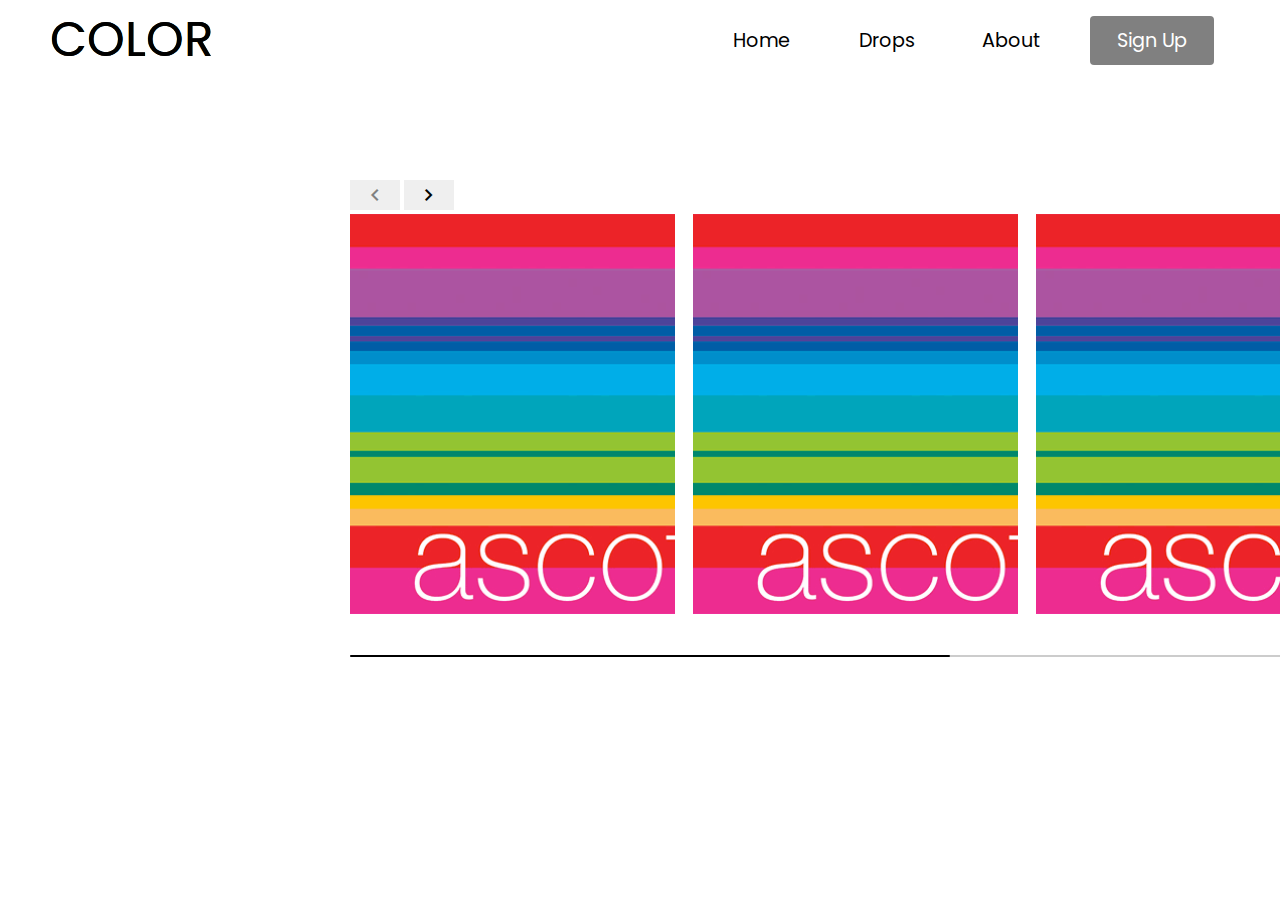
==== aapp/index.html @ 6119dc20 "hhhhhhh" ====
<!DOCTYPE <html>
<html lang="en">
<head>
    <meta charset="UTF-8">
    <meta name="viewport>"
    content="width=device-width, initial-scale=1.0">
    <title>Scroll Website</title>
    <link rel="stylesheet" href="styles.css">
    <link rel="stylesheet" href="https://fonts.googleapis.com/css2?family=Material+Symbols+Outlined:opsz,wght,FILL,GRAD@20..48,100..700,0..1,-50..200" />
</head>
<body>
    <!--Navbar-->
    <nav Class = "navbar">
        <div class="navbar_container">
            <a href="#home" id="navbar_logo">COLOR</a>
            <div class="navbar_toggle" id="mobile-menu">
            <span class="bar"></span>
            <span class="bar"></span>
            <span class="bar"></span>
        </div>
        <ul class="navbar_menu">
            <li class="navbar_item">
                <a href="#home" class="navbar_links" id="home-page">Home</a>
            </li>
            <li class="navbar_item">
                <a href="#drops" class="navbar_links" id="home-drops">Drops</a>
            </li>
            <li class="navbar_item">
                <a href="#about" class="navbar_links" id="about-page">About</a>
            </li>
            <li class="navbar_btn">
                <a href="#sign-up" class="button" id="signup">Sign Up</a>
            </li>
        </ul>
        </div>
    </nav>
    
    <div class="pic_container">
        <div class="slider-wrapper">
            <button id = "prev-slide" class="slide-button material-symbols-outlined">
                chevron_left
            </button>
            <button id = "next-slide" class="slide-button material-symbols-outlined">
                chevron_right
            </button>
            <div class="image-list">
                <img src="pics/ascot-logo.png" alt = "" class="image-item">
                <img src="pics/ascot-logo.png" alt = "" class="image-item">
                <img src="pics/ascot-logo.png" alt = "" class="image-item">
                <img src="pics/ascot-logo.png" alt = "" class="image-item">
                <img src="pics/ascot-logo.png" alt = "" class="image-item">
                <img src="pics/ascot-logo.png" alt = "" class="image-item">
            </div>
        </div>
        <div class="slider-scrollbar">
            <div class="scrollbar-track">
                <div class="scrollbar-thumb">
                </div>
            </div>
        </div>
    </div>
    <script src = "app.js"></script>
</body>

</html>
</html>
---- aapp/styles.css ----
@import url('https://fonts.googleapis.com/css2?family=Poppins:ital,wght@0,100;0,200;0,300;0,400;0,500;0,600;0,700;0,800;0,900;1,100;1,200;1,300;1,400;1,500;1,600;1,700;1,800;1,900&display=swap');

* {
    box-sizing:border-box;
    margin:0;
    padding:0;
    font-family: 'Poppins', 'sans-serif';
    scroll-behavior: smooth;
}

.navbar {
    background: white;
    height: 80px;
    display: flex;
    justify-content: center;
    align-items: center;
    font-size: 1.2rem;
    position: sticky;
    top:0;
    z-index: 999;
}

.navbar_container{
    display: flex;
    justify-content: space-between;
    height: 80px;
    z-index: 1;
    width: 100%;
    max-width: 1300px;
    margin: 0 auto;
    padding: 0 50px;
}

#navbar_logo {
    background-color: black;
    /*background-image: linear-gradient(to top, #ff0844 0%, #ffb199 100%);*/
    background-size: 100%;
    -webkit-background-clip:  text;
    -moz-background-clip: text;
    -webkit-text-fill-color: black;
    -moz-text-fill-color: transparent;
    display: flex;
    justify-content: center;
    align-items: center;
    cursor: pointer;
    text-decoration: none;
    font-size: 3rem;
}

.navbar_menu{
    display: flex;
    align-items: center;
    list-style: none;
    width: 45%;
}

.navbar_item{
    height: 80px;
}

.navbar_links{
    color: black;
    display: flex;
    align-items: center;
    justify-content: center;
    width: 125px;
    text-decoration: none;
    height: 100%;
}

.navbar_btn{
    display: flex;
    justify-content: center;
    align-items: center;
    padding: 0 1rem;
    width: 250px;
    color: black;
}

.button{
    display: flex;
    justify-content: center;
    align-items: center;
    text-decoration: none;
    padding: 10px 20px;
    height: 100%;
    width: 100%;
    border:none;
    outline:none;
    border-radius: 4px;
    background: grey;
    color: white;

}

.navbar_links:hover{
     color: grey;
     transition: all 0.3s ease;
}

@media screen and (max-width: 960px) {
    .navbar_container{
        display: flex;
        justify-content: space-between;
        height: 80px;
        z-index: 1;
        width: 100%;
        max-width: 1300px;
        padding: 0;
    }

    .navbar_menu{
        display: grid;
        grid-template-columns: auto;
        justify-content: center;
        width: 100%;
        margin: 0;
        position: absolute;
        top: -1000px;
        opacity: 1;
        transition: all 0.5s ease;
        z-index: -1;

    }


    .navbar_menu.active{
        background: lightgrey;
        top: 100%;
        opacity: 1;
        transition: all 0.5s ease;
        z-index: 99;
        height: 60vh;
        font-size: 1.6rem;
    }

    #navbar_logo {
        padding-left: 25px;
    }

    .navbar_toggle .bar{
        width: 25px;
        height: 3px;
        margin: 5px auto;
        transition: all 0.3s ease-in-out;
        background: lightgrey;
    }
    .navbar_item {
        width: 100%;
    }

    .navbar_links {
        text-align: center;
        padding: 2rem;
        width: 100%;
        display: table;
    }

    .navbar_btn {
        padding-bottom: 2rem;
    }

    .button {
        display: flex;
        justify-content: center;
        align-items: center;
        width: 80%;
        height: 80px;
        margin: 0;
    }
    #mobile-menu {
        position: absolute;
        top: 20%;
        right: 5%;
        transform: translate(5%, 20%);
    }

    .navbar_toggle .bar{
        display: block;
        cursor: pointer;
    }

    #mobile-menu.is-active .bar:nth-child(2){
        opacity: 0;
    }
    #mobile-menu.is-active .bar:nth-child(1){
        transform: translateY(8px) rotate(45deg);
    }
    #mobile-menu.is-active .bar:nth-child(3){
        transform: translateY(-8px) rotate(-45deg);
    }
}

.pic_container{
    margin-left: 350px;
    margin-top: 100px;
    align-items: center;
    justify-content: center;
    max-width: 1200px;
    width: 95%;
}

.slider-wrapper .image-list {
    display: grid;
    gap: 18px;
    font-size: 0;
    margin-bottom: 30px;
    overflow-x:auto;
    scrollbar-width: none;
    grid-template-columns: repeat(10, 1fr);
}

.slider-wrapper .image-list .image-item {
    width: 325px;
    height: 400px;
    object-fit: cover;
}

.slider-wrapper .image-list::-webkit-scrollbar{
    display: none;

}
.pic_container .slider-scrollbar {
    height: 24px;
    width: 100%;
    display: flex;
    align-items: center;
}

.slider-scrollbar .scrollbar-track{
    height: 2px;
    width: 100%;
    background: #ccc;
    position: relative;
    border-radius: 4px;
}

.slider-scrollbar:hover .scrollbar-track{
    height: 4px;
    transition: ease-in all 0.3s;

}

.slider-scrollbar .scrollbar-thumb{
    position: absolute;
    height: 100%;
    width: 50%;
    background: #000;
    border-radius: inherit;
    cursor: grab;
}
.slider-scrollbar .scrollbar-thumb:active{
    cursor: grabbing;
    height: 8px;
    top: -2px;
}

.slider-scrollbar .scrollbar-thumb::after{
    content: "";
    position: absolute;
    left: 0;
    right: 0;
    top: -10;
    bottom: -10;
}

.slider-wrapper .slide-button {
    height: 30px;
    width: 50px;
    border: none;
}

.slider-wrapper .slide-button:hover {
    color: grey;
}

.slider-wrapper .slide-button#prev-slide {
    color: grey;
}
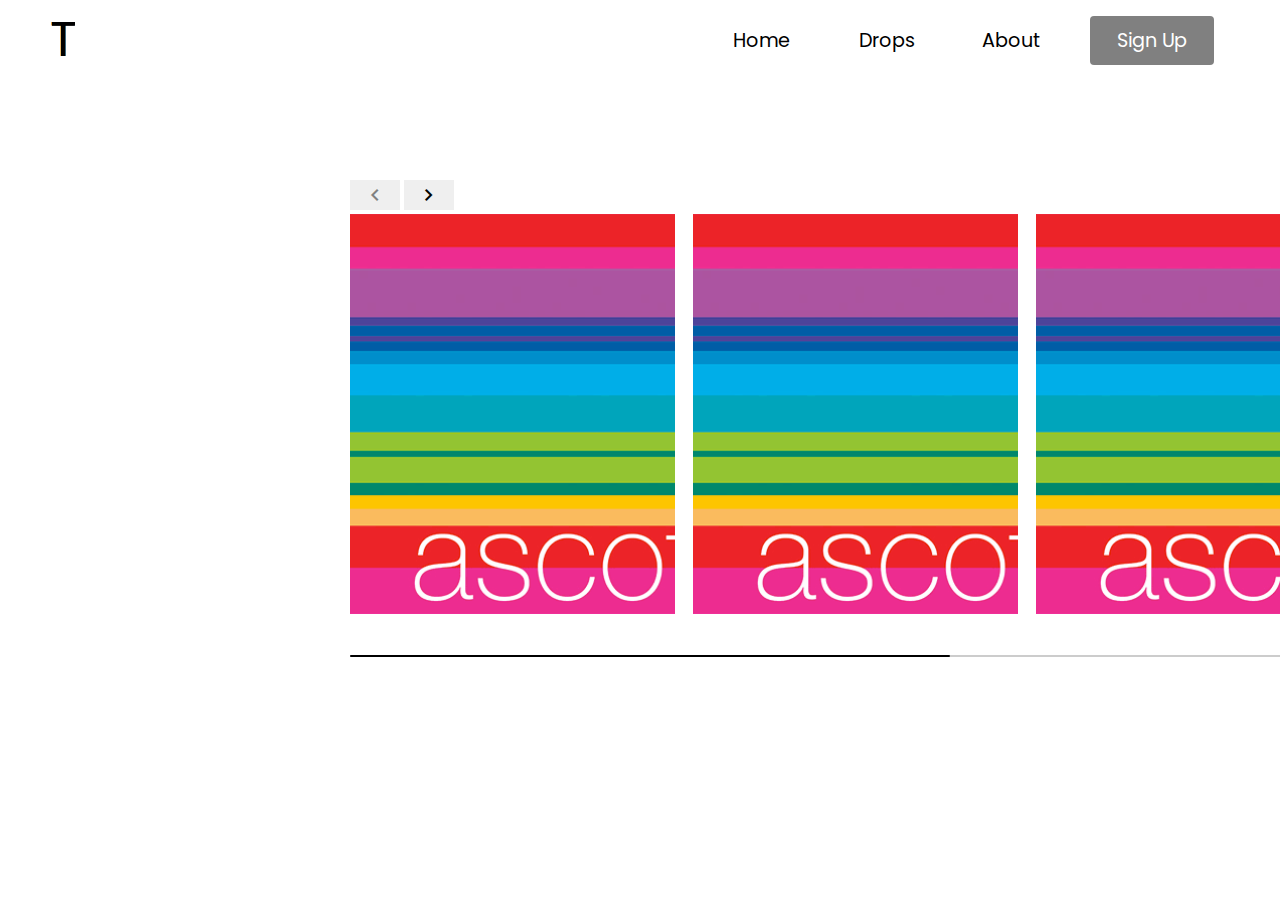
==== commit 902948b6: "slidey" ====
--- a/aapp/index.html
+++ b/aapp/index.html
@@ -12,7 +12,7 @@
     <!--Navbar-->
     <nav Class = "navbar">
         <div class="navbar_container">
-            <a href="#home" id="navbar_logo">COLOR</a>
+            <a href="#home" id="navbar_logo">T</a>
             <div class="navbar_toggle" id="mobile-menu">
             <span class="bar"></span>
             <span class="bar"></span>
--- a/aapp/styles.css
+++ b/aapp/styles.css
@@ -251,8 +251,6 @@
 }
 .slider-scrollbar .scrollbar-thumb:active{
     cursor: grabbing;
-    height: 8px;
-    top: -2px;
 }
 
 .slider-scrollbar .scrollbar-thumb::after{
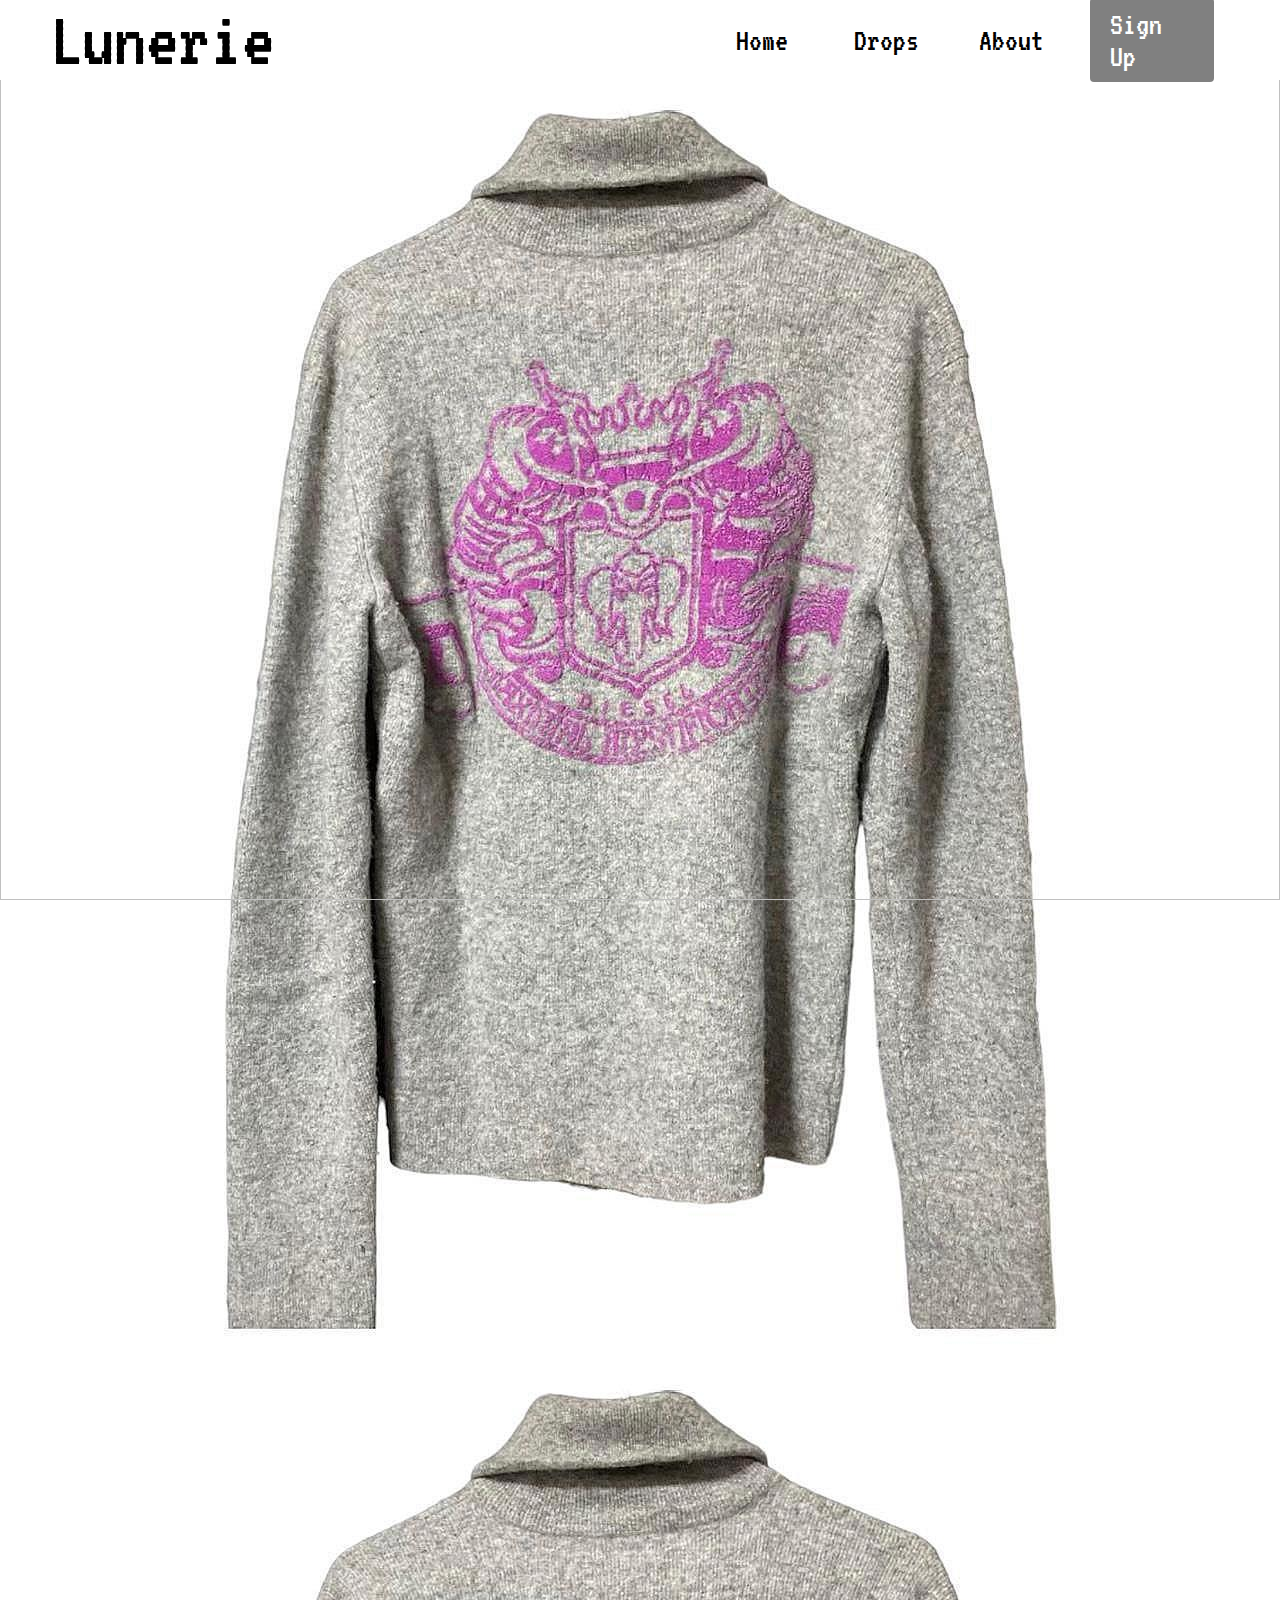
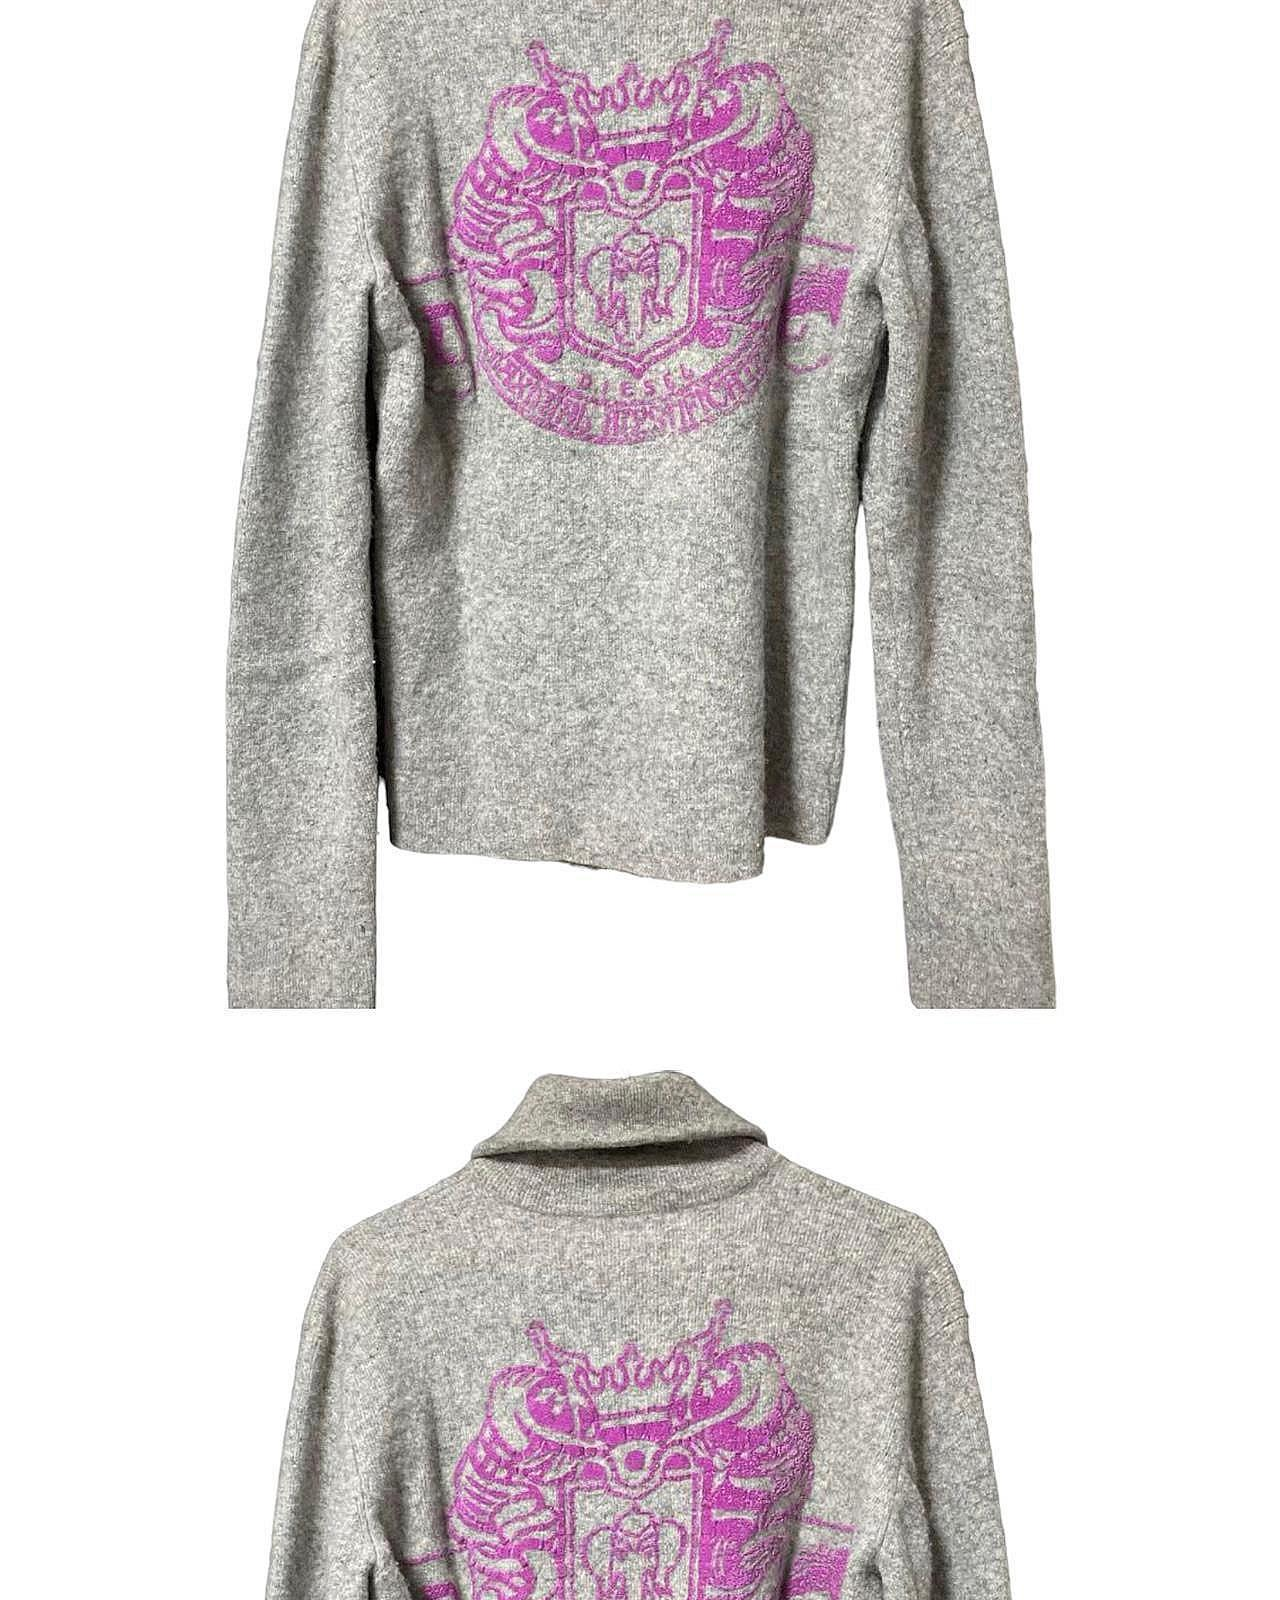
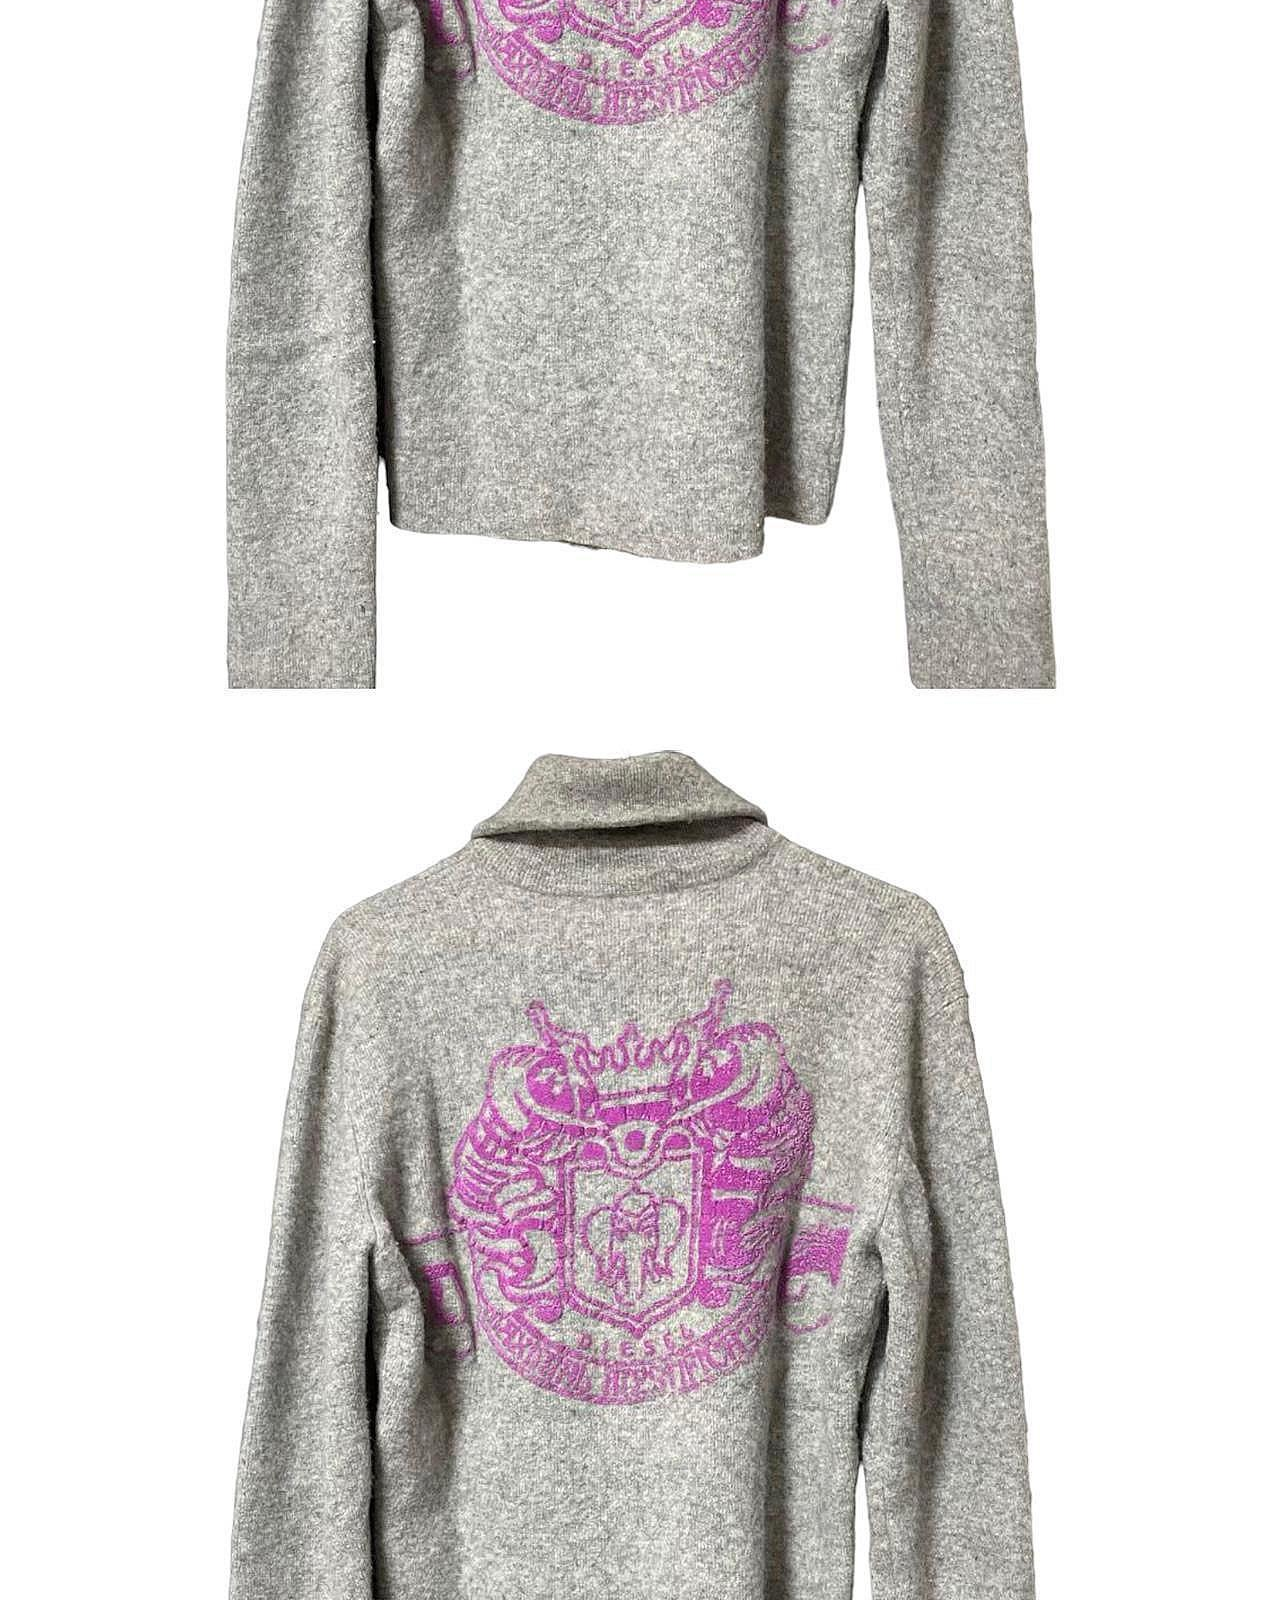
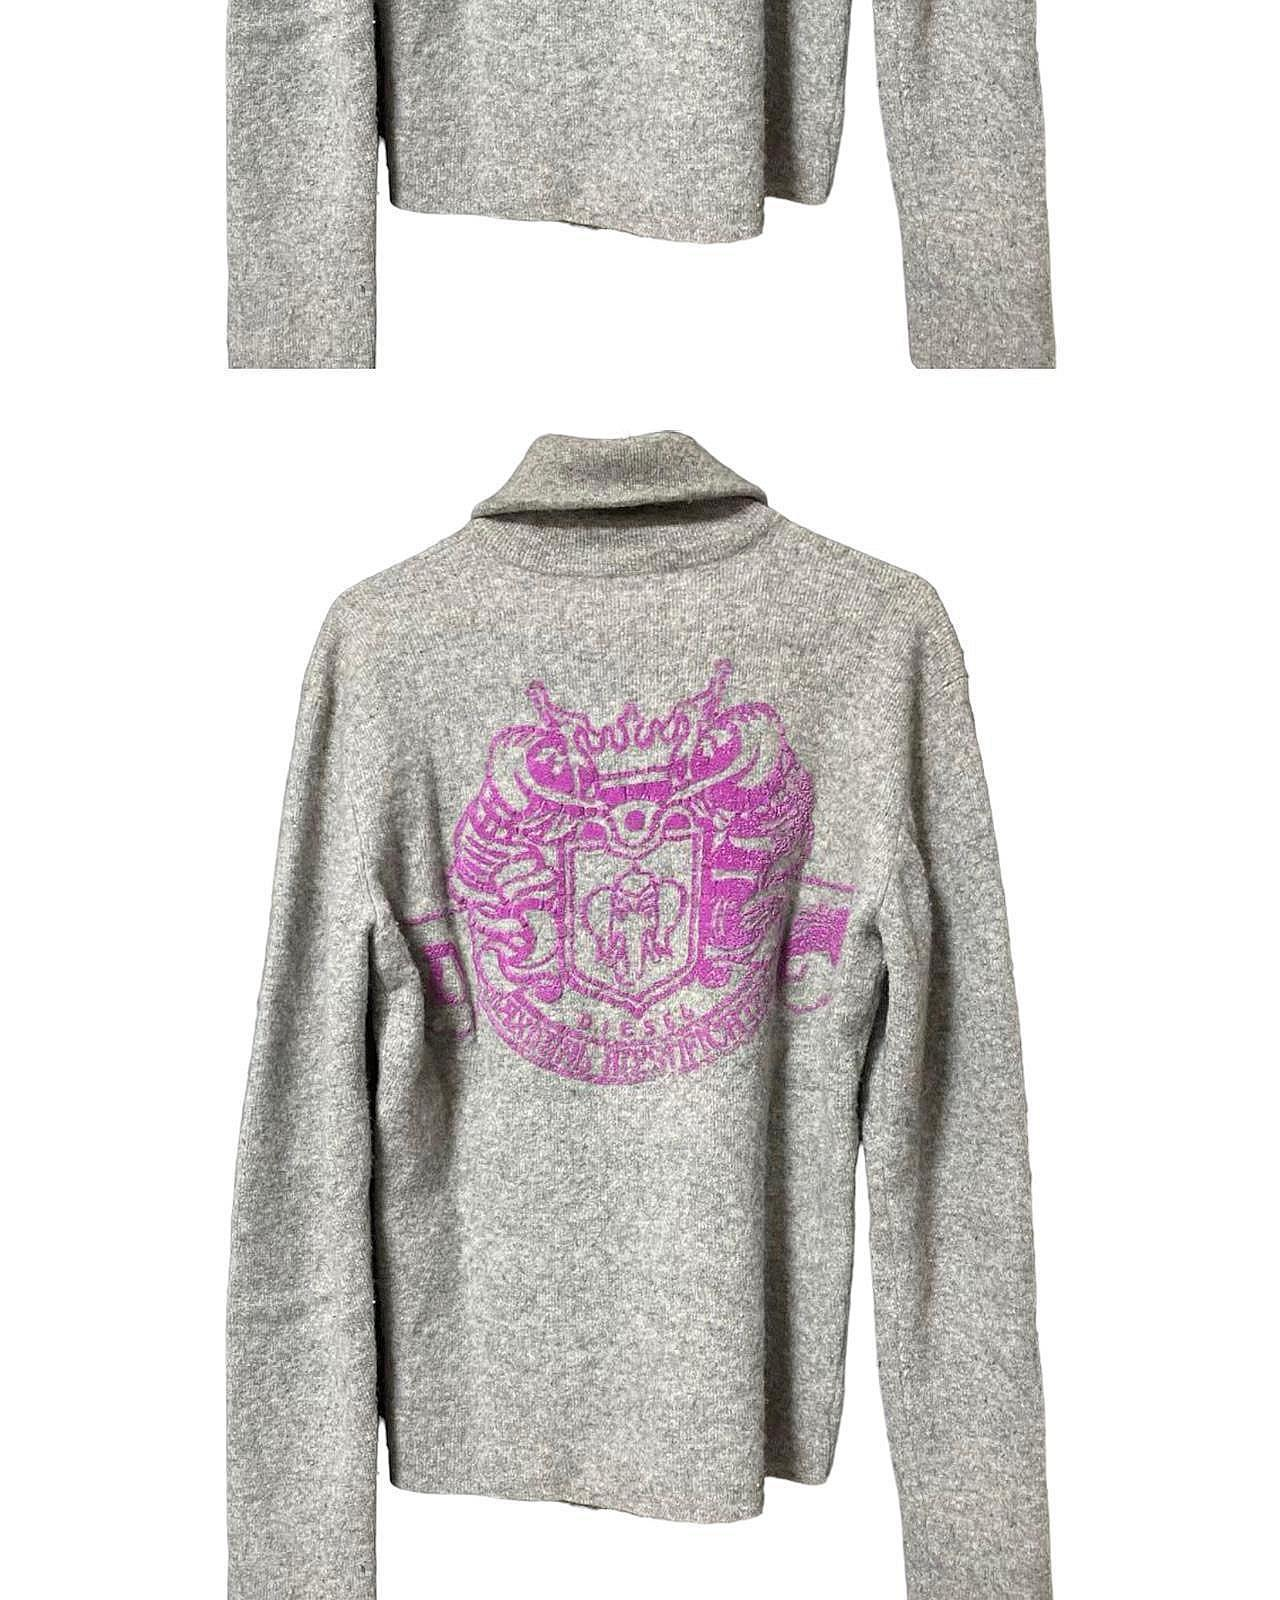
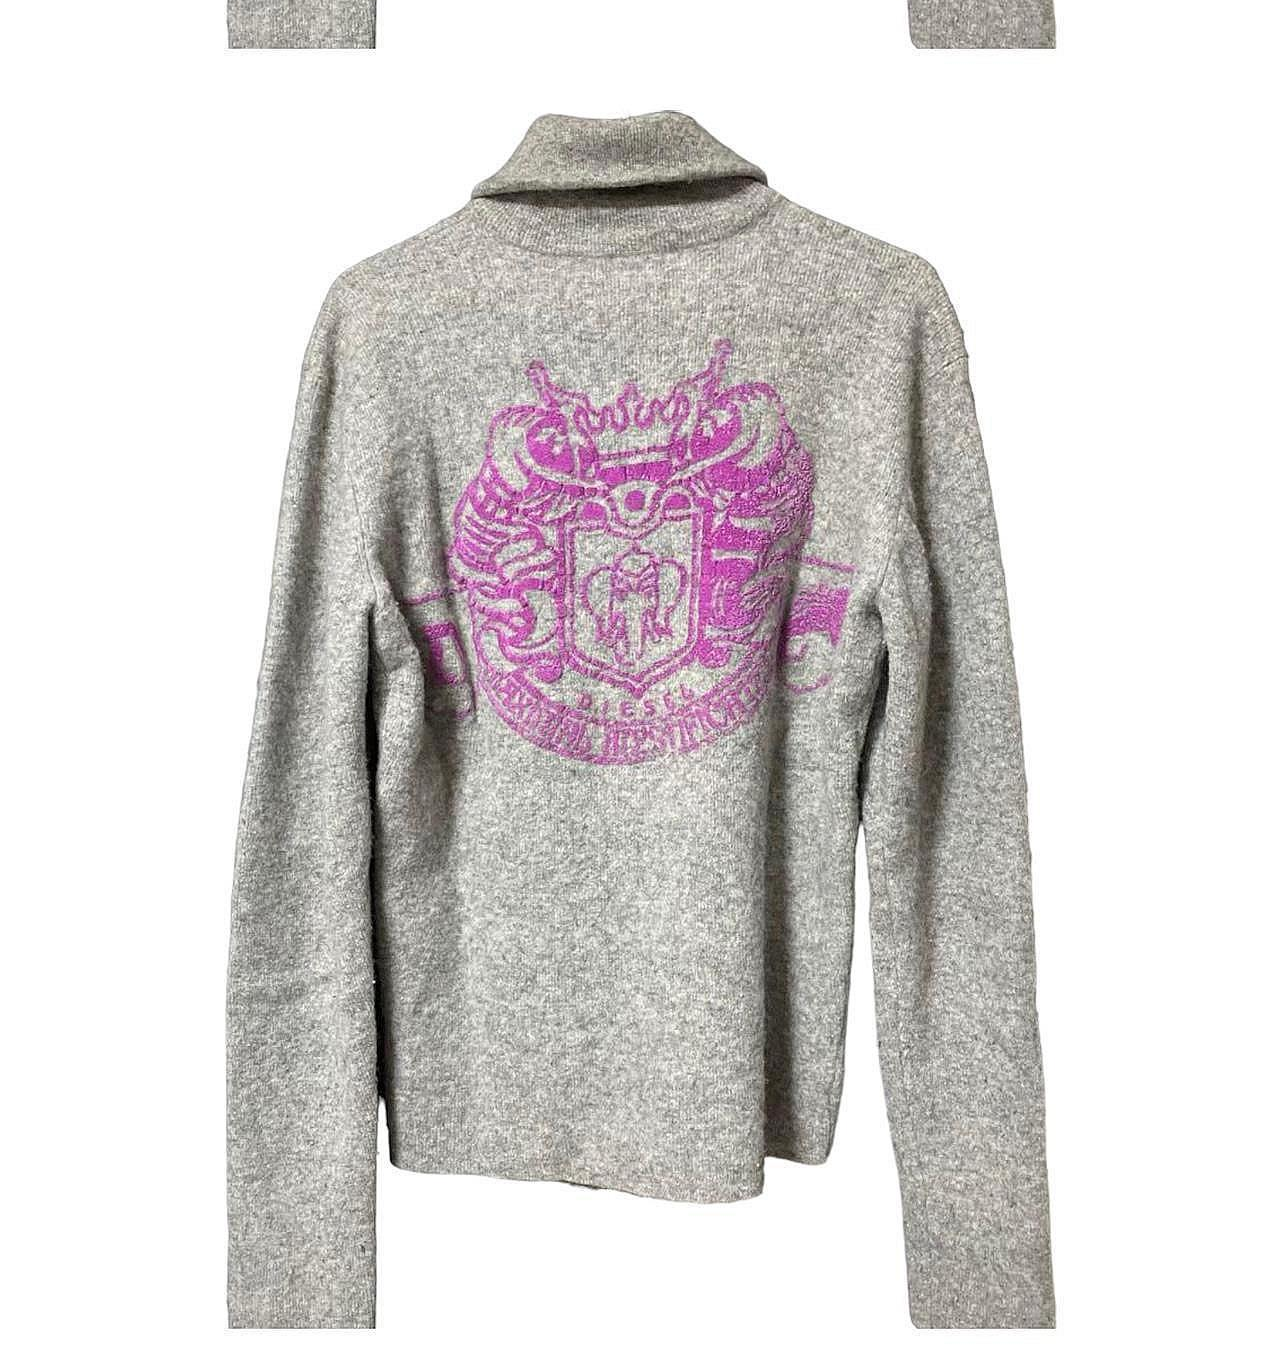
==== commit f7ed7add: "sss" ====
--- a/aapp/index.html
+++ b/aapp/index.html
@@ -7,12 +7,13 @@
     <title>Scroll Website</title>
     <link rel="stylesheet" href="styles.css">
     <link rel="stylesheet" href="https://fonts.googleapis.com/css2?family=Material+Symbols+Outlined:opsz,wght,FILL,GRAD@20..48,100..700,0..1,-50..200" />
+        
 </head>
 <body>
     <!--Navbar-->
     <nav Class = "navbar">
         <div class="navbar_container">
-            <a href="#home" id="navbar_logo">T</a>
+            <a href="#home" id="navbar_logo">Lunerie</a>
             <div class="navbar_toggle" id="mobile-menu">
             <span class="bar"></span>
             <span class="bar"></span>
@@ -34,31 +35,25 @@
         </ul>
         </div>
     </nav>
-    
-    <div class="pic_container">
-        <div class="slider-wrapper">
-            <button id = "prev-slide" class="slide-button material-symbols-outlined">
-                chevron_left
-            </button>
-            <button id = "next-slide" class="slide-button material-symbols-outlined">
-                chevron_right
-            </button>
-            <div class="image-list">
-                <img src="pics/ascot-logo.png" alt = "" class="image-item">
-                <img src="pics/ascot-logo.png" alt = "" class="image-item">
-                <img src="pics/ascot-logo.png" alt = "" class="image-item">
-                <img src="pics/ascot-logo.png" alt = "" class="image-item">
-                <img src="pics/ascot-logo.png" alt = "" class="image-item">
-                <img src="pics/ascot-logo.png" alt = "" class="image-item">
-            </div>
-        </div>
-        <div class="slider-scrollbar">
-            <div class="scrollbar-track">
-                <div class="scrollbar-thumb">
-                </div>
+
+    <div class = "slider">
+        <div class="slider-list">
+            <div class="slider-item">
+                <img src="pics/testp.jpg" alt = "" class="image-item">
+                <img src="pics/testp.jpg" alt = "" class="image-item">
+                <img src="pics/testp.jpg" alt = "" class="image-item">
+                <img src="pics/testp.jpg" alt = "" class="image-item">
+                <img src="pics/testp.jpg" alt = "" class="image-item">
+                <img src="pics/testp.jpg" alt = "" class="image-item">
             </div>
         </div>
     </div>
+
+    <div class="depop-widget" data-username="lunerie" data-width="300"></div>
+    <script defer="defer" src="http://assets0.depop.com/widget.js"></script>
+    <noscript><a href="http://depop.com">Depop</a></noscript>
+
+    <img src = "pics/bg1.PNG", alt="", class="background-slides">
     <script src = "app.js"></script>
 </body>
 
--- a/aapp/styles.css
+++ b/aapp/styles.css
@@ -1,10 +1,10 @@
 @import url('https://fonts.googleapis.com/css2?family=Poppins:ital,wght@0,100;0,200;0,300;0,400;0,500;0,600;0,700;0,800;0,900;1,100;1,200;1,300;1,400;1,500;1,600;1,700;1,800;1,900&display=swap');
-
+@import url('https://fonts.googleapis.com/css2?family=VT323&display=swap');
 * {
     box-sizing:border-box;
     margin:0;
     padding:0;
-    font-family: 'Poppins', 'sans-serif';
+    font-family: 'VT323', 'sans-serif';
     scroll-behavior: smooth;
 }
 
@@ -44,10 +44,11 @@
     align-items: center;
     cursor: pointer;
     text-decoration: none;
-    font-size: 3rem;
+    font-size: 5rem;
 }
 
 .navbar_menu{
+    font-size: 2rem;
     display: flex;
     align-items: center;
     list-style: none;
@@ -191,87 +192,21 @@
     }
 }
 
-.pic_container{
-    margin-left: 350px;
-    margin-top: 100px;
-    align-items: center;
-    justify-content: center;
-    max-width: 1200px;
-    width: 95%;
-}
-
-.slider-wrapper .image-list {
-    display: grid;
-    gap: 18px;
-    font-size: 0;
-    margin-bottom: 30px;
-    overflow-x:auto;
-    scrollbar-width: none;
-    grid-template-columns: repeat(10, 1fr);
-}
-
-.slider-wrapper .image-list .image-item {
-    width: 325px;
-    height: 400px;
-    object-fit: cover;
-}
-
-.slider-wrapper .image-list::-webkit-scrollbar{
-    display: none;
-
-}
-.pic_container .slider-scrollbar {
-    height: 24px;
+.background-slides {
+    position: absolute;
+    display: flex;
+    z-index: 000;
+    align-content: center;
+    justify-content: center;
+    top: 0;
+    left: 0;
     width: 100%;
-    display: flex;
-    align-items: center;
-}
-
-.slider-scrollbar .scrollbar-track{
-    height: 2px;
-    width: 100%;
-    background: #ccc;
-    position: relative;
-    border-radius: 4px;
-}
-
-.slider-scrollbar:hover .scrollbar-track{
-    height: 4px;
-    transition: ease-in all 0.3s;
-
-}
-
-.slider-scrollbar .scrollbar-thumb{
+    height: 100%;
+}
+
+.depop-widget {
     position: absolute;
-    height: 100%;
-    width: 50%;
-    background: #000;
-    border-radius: inherit;
-    cursor: grab;
-}
-.slider-scrollbar .scrollbar-thumb:active{
-    cursor: grabbing;
-}
-
-.slider-scrollbar .scrollbar-thumb::after{
-    content: "";
-    position: absolute;
-    left: 0;
-    right: 0;
-    top: -10;
-    bottom: -10;
-}
-
-.slider-wrapper .slide-button {
-    height: 30px;
-    width: 50px;
-    border: none;
-}
-
-.slider-wrapper .slide-button:hover {
-    color: grey;
-}
-
-.slider-wrapper .slide-button#prev-slide {
-    color: grey;
+    display: flex;
+    z-index: 111;
+
 }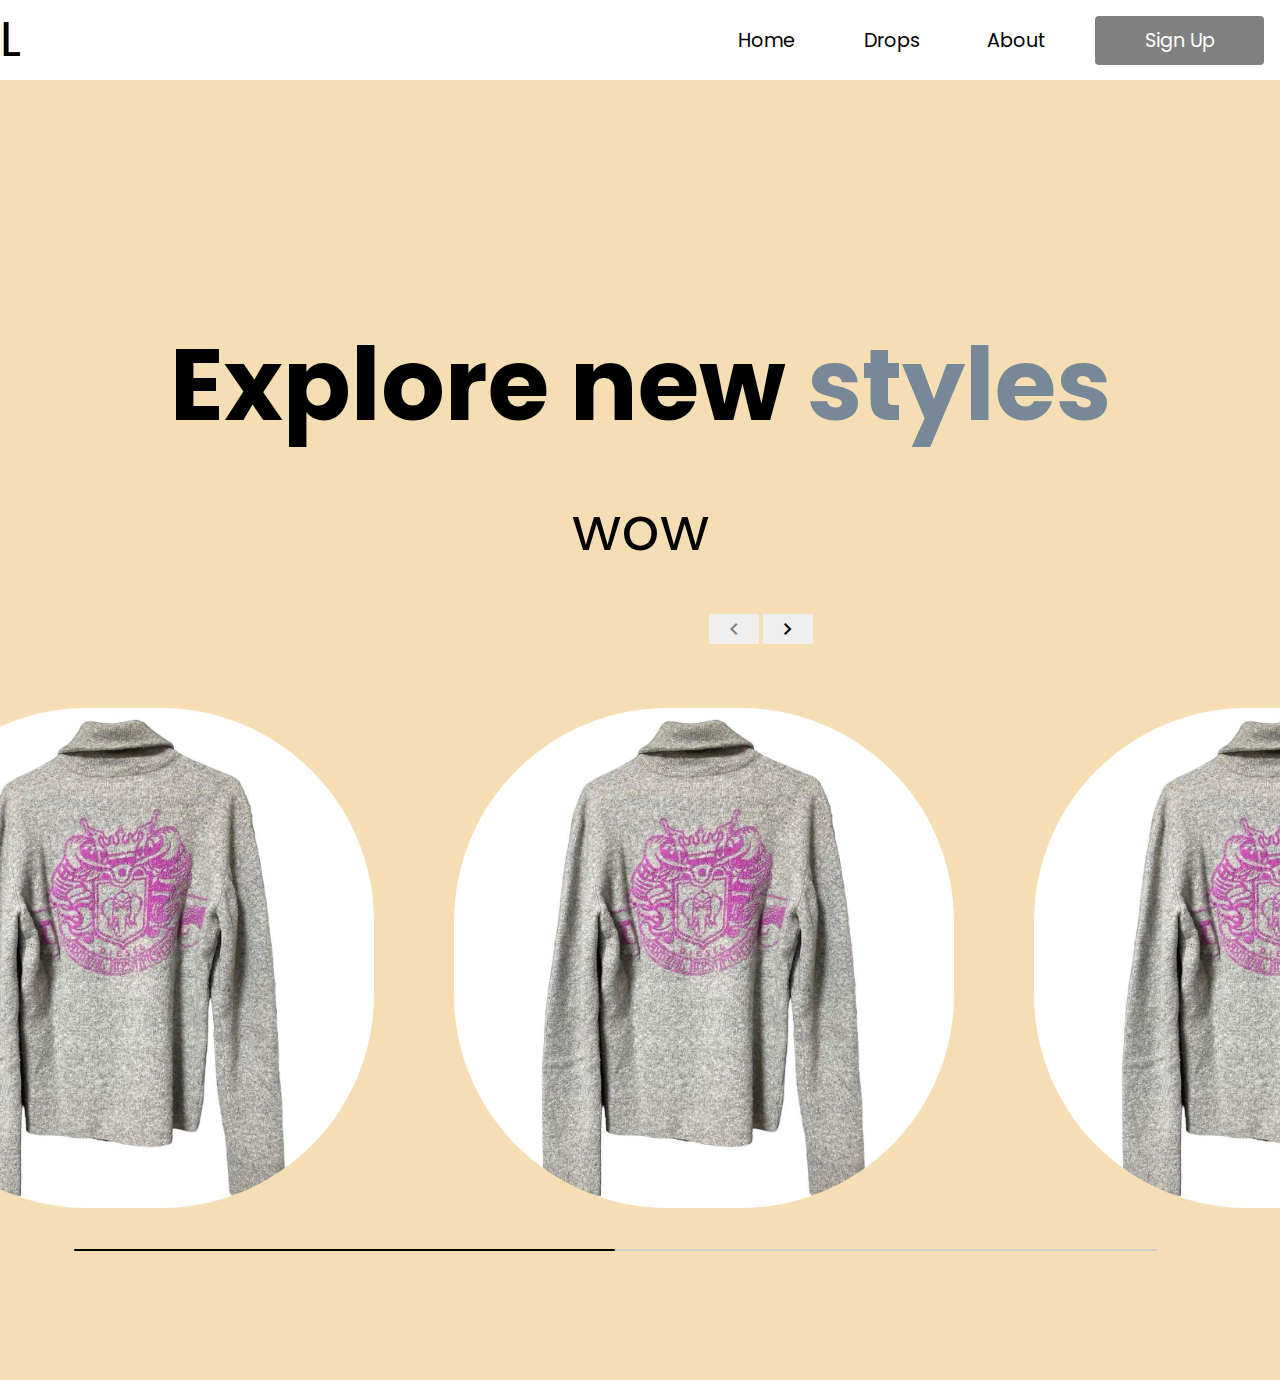
==== commit b3f01226: "Pending changes exported from your codespace" ====
--- a/aapp/index.html
+++ b/aapp/index.html
@@ -7,13 +7,12 @@
     <title>Scroll Website</title>
     <link rel="stylesheet" href="styles.css">
     <link rel="stylesheet" href="https://fonts.googleapis.com/css2?family=Material+Symbols+Outlined:opsz,wght,FILL,GRAD@20..48,100..700,0..1,-50..200" />
-        
 </head>
 <body>
     <!--Navbar-->
     <nav Class = "navbar">
         <div class="navbar_container">
-            <a href="#home" id="navbar_logo">Lunerie</a>
+            <a href="#home" id="navbar_logo">L</a>
             <div class="navbar_toggle" id="mobile-menu">
             <span class="bar"></span>
             <span class="bar"></span>
@@ -36,9 +35,20 @@
         </div>
     </nav>
 
-    <div class = "slider">
-        <div class="slider-list">
-            <div class="slider-item">
+    <!--hero-->
+    <div class="hero" id="home">
+        <div class="hero_container">
+            <h1 class="hero_heading"> Explore new <span>styles</span> </h1>
+            <p class="hero_description">wow</p>
+        <div class="pic_container">
+            <div class="slider-wrapper">
+            <button id = "prev-slide" class="slide-button material-symbols-outlined">
+                chevron_left
+            </button>
+            <button id = "next-slide" class="slide-button material-symbols-outlined">
+                chevron_right
+            </button>
+            <div class="image-list">
                 <img src="pics/testp.jpg" alt = "" class="image-item">
                 <img src="pics/testp.jpg" alt = "" class="image-item">
                 <img src="pics/testp.jpg" alt = "" class="image-item">
@@ -46,16 +56,17 @@
                 <img src="pics/testp.jpg" alt = "" class="image-item">
                 <img src="pics/testp.jpg" alt = "" class="image-item">
             </div>
+          </div>
+          <div class="slider-scrollbar">
+            <div class="scrollbar-track">
+                <div class="scrollbar-thumb">
+                </div>
+            </div>
+        </div>
         </div>
     </div>
-
-    <div class="depop-widget" data-username="lunerie" data-width="300"></div>
-    <script defer="defer" src="http://assets0.depop.com/widget.js"></script>
-    <noscript><a href="http://depop.com">Depop</a></noscript>
-
-    <img src = "pics/bg1.PNG", alt="", class="background-slides">
+    </div>
     <script src = "app.js"></script>
 </body>
 
-</html>
 </html>--- a/aapp/styles.css
+++ b/aapp/styles.css
@@ -1,16 +1,17 @@
 @import url('https://fonts.googleapis.com/css2?family=Poppins:ital,wght@0,100;0,200;0,300;0,400;0,500;0,600;0,700;0,800;0,900;1,100;1,200;1,300;1,400;1,500;1,600;1,700;1,800;1,900&display=swap');
-@import url('https://fonts.googleapis.com/css2?family=VT323&display=swap');
+
 * {
     box-sizing:border-box;
     margin:0;
     padding:0;
-    font-family: 'VT323', 'sans-serif';
+    font-family: 'Poppins', 'sans-serif';
     scroll-behavior: smooth;
 }
 
 .navbar {
     background: white;
     height: 80px;
+    width: 100%;
     display: flex;
     justify-content: center;
     align-items: center;
@@ -27,8 +28,8 @@
     z-index: 1;
     width: 100%;
     max-width: 1300px;
-    margin: 0 auto;
-    padding: 0 50px;
+    margin: 0 0;
+    padding: 0 0%;
 }
 
 #navbar_logo {
@@ -44,11 +45,10 @@
     align-items: center;
     cursor: pointer;
     text-decoration: none;
-    font-size: 5rem;
+    font-size: 3rem;
 }
 
 .navbar_menu{
-    font-size: 2rem;
     display: flex;
     align-items: center;
     list-style: none;
@@ -192,21 +192,140 @@
     }
 }
 
-.background-slides {
+/*hero*/
+
+.hero {
+    background: wheat;
+    padding: 200px 0;
+    height: 1300px;
+}
+
+.hero_container{
+    display: flex;
+    flex-direction: column;
+    justify-content: center;
+    align-items: center;
+    max-width: 1200px;
+    margin: auto;
+    text-align: center;
+    padding: 30px;
+}
+
+.hero_heading {
+    font-size: 100px;
+    margin-bottom: 24px;
+    color: black;
+}
+
+.hero_heading span {
+    color: lightslategray;
+}
+
+.hero_description {
+    font-size: 60px;   
+}
+
+:root{
+    --width-circle: 150vw;
+    --radius: calc(100vw / 6);
+}
+
+.pic_container{
+    margin-left: 350px;
+    margin-top: 100px;
+    align-items: center;
+    justify-content: center;
+    max-width: 1740px;
+    width: 95%;
+}
+
+.pic_container .slider-wrapper {
+    position: relative;
+    right: 400px;
+    width: 1740px;
+}
+
+.slider-wrapper .image-list {
+    display: grid;
+    gap: 80px;
+    font-size: 0;
+    margin-bottom: 30px;
+    overflow-x:auto;
+    scrollbar-width: none;
+    grid-template-columns: repeat(10, 1fr);
+}
+
+.slider-wrapper .image-list .image-item {
+    border-radius: var(--radius);
+    background-color: white;
+    width: 500px;
+    height: 500px;
+    object-fit: cover;
+}
+
+.slider-wrapper .image-list::-webkit-scrollbar{
+    display: none;
+
+}
+.pic_container .slider-scrollbar {
+    height: 24px;
+    width: 100%;
+    display: flex;
+    position: relative;
+    right: 200px;
+    align-items: center;
+    justify-content: center;
+}
+
+.slider-scrollbar .scrollbar-track{
+    height: 2px;
+    width: 100%;
+    background: #ccc;
+    position: relative;
+    border-radius: 4px;
+}
+
+.slider-scrollbar:hover .scrollbar-track{
+    height: 4px;
+    transition: ease-in all 0.3s;
+
+}
+
+.slider-scrollbar .scrollbar-thumb{
     position: absolute;
-    display: flex;
-    z-index: 000;
-    align-content: center;
-    justify-content: center;
-    top: 0;
+    height: 100%;
+    width: 50%;
+    background: #000;
+    border-radius: inherit;
+    cursor: grab;
+}
+.slider-scrollbar .scrollbar-thumb:active{
+    cursor: grabbing;
+}
+
+.slider-scrollbar .scrollbar-thumb::after{
+    content: "";
+    position: absolute;
     left: 0;
-    width: 100%;
-    height: 100%;
-}
-
-.depop-widget {
-    position: absolute;
-    display: flex;
-    z-index: 111;
-
-}+    right: 0;
+    top: -10;
+    bottom: -10;
+}
+
+.slider-wrapper .slide-button {
+    position: relative;
+    bottom: 60px;
+    left: 17px;
+    height: 30px;
+    width: 50px;
+    border: none;
+}
+
+.slider-wrapper .slide-button:hover {
+    color: grey;
+}
+
+.slider-wrapper .slide-button#prev-slide {
+    color: grey;
+}
+
